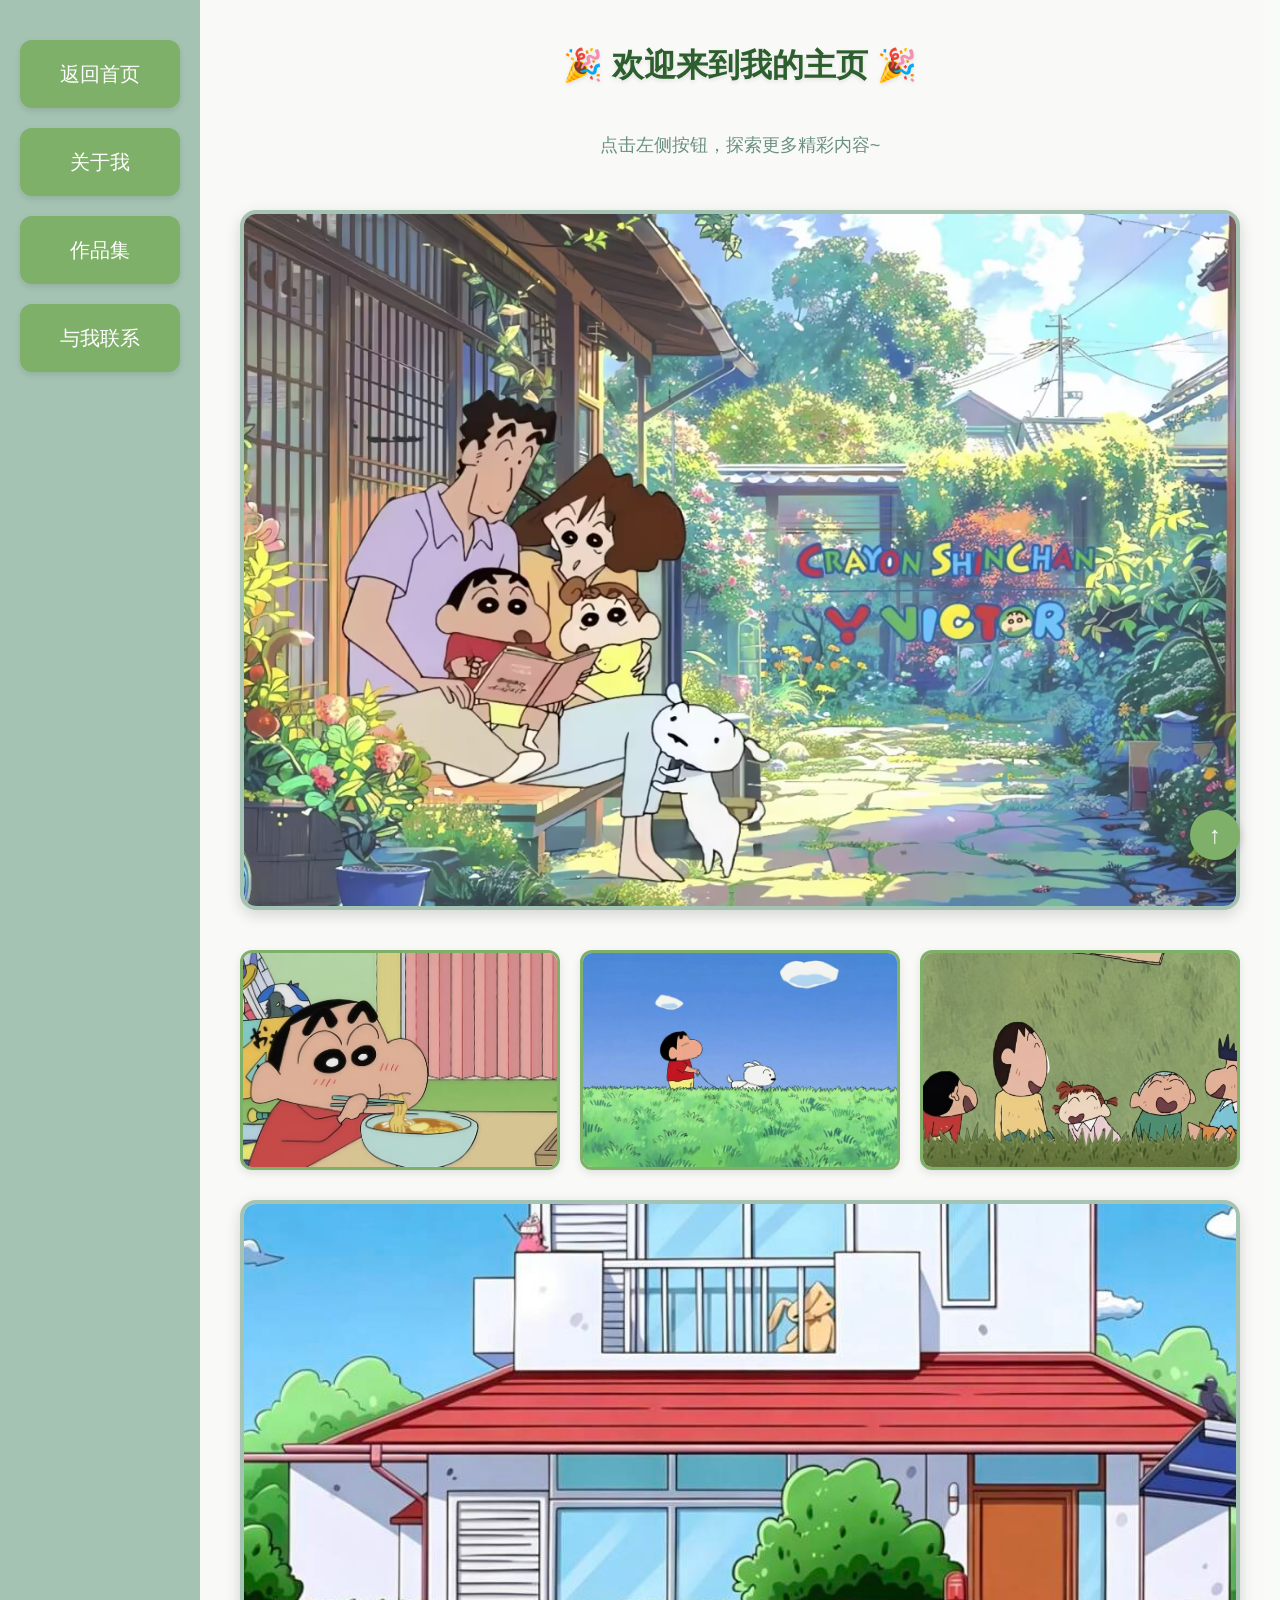
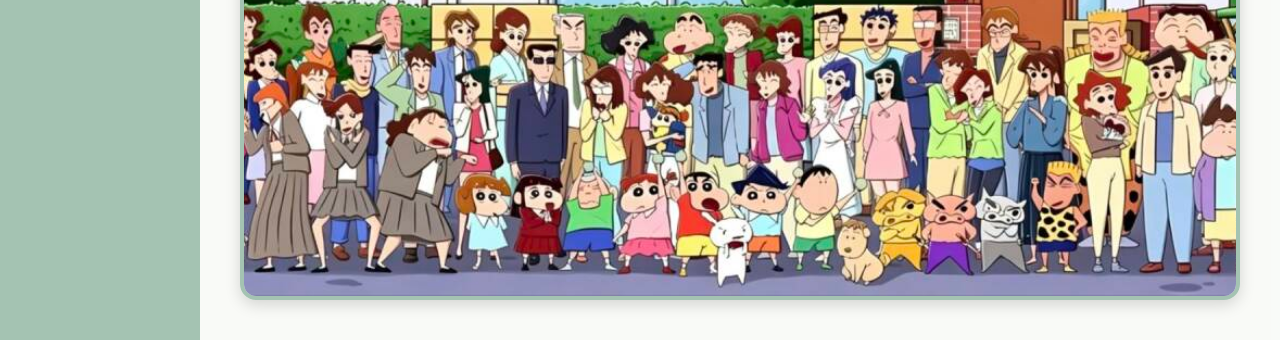
==== index.html @ b1eb04c5 "Add files via upload" ====
<!DOCTYPE html>
<html lang="zh-CN">
<head>
  <meta charset="UTF-8">
  <meta name="viewport" content="width=device-width, initial-scale=1.0">
  <title>主页 - 导航入口</title>
  <link rel="stylesheet" href="style.css">
  <style>
    .content {
      padding: 40px;
      display: flex;
      flex-direction: column;
      gap: 30px;
      background: rgba(249, 251, 248, 0.8);
    }

    /* 欢迎标题样式 */
    .welcome-title {
      text-align: center;
      color: #2c5f2d;
      font-size: 32px;
      font-weight: bold;
      margin-bottom: 10px;
      text-shadow: 0 2px 4px rgba(0,0,0,0.1);
    }

    .welcome-desc {
      text-align: center;
      color: #6b9080;
      font-size: 18px;
      margin-bottom: 20px;
    }

    /* 蜡笔小新全家合照 */
    .xiaoxin-family {
      width: 100%;
      height: 700px;
      object-fit: cover;
      border-radius: 16px;
      box-shadow: 0 5px 15px rgba(0,0,0,0.15);
      border: 4px solid #a4c3b2;
    }

    /* 小新图片网格布局 */
    .xiaoxin-grid {
      display: grid;
      grid-template-columns: repeat(3, 1fr);
      gap: 20px;
      margin-top: 10px;
    }

    .xiaoxin-item {
      height: 220px;
      border-radius: 12px;
      overflow: hidden;
      box-shadow: 0 3px 8px rgba(0,0,0,0.1);
      border: 3px solid #7fb069;
      transition: transform 0.3s ease;
    }

    .xiaoxin-item:hover {
      transform: scale(1.05);
    }

    .xiaoxin-item img {
      width: 100%;
      height: 100%;
      object-fit: cover;
    }
  </style>
</head>
<body>
  <main class="main-page">
    <!-- 左侧导航栏 -->
    <nav class="sidebar">
      <a href="error.html">返回首页</a>
      <a href="about.html">关于我</a>
      <a href="portfolio.html">作品集</a>
      <a href="contact.html">与我联系</a>
    </nav>

    <!-- 右侧内容区 - 全新蜡笔小新主题布局 -->
    <div class="content">
      <h2 class="welcome-title">🎉 欢迎来到我的主页 🎉</h2>
      <p class="welcome-desc">点击左侧按钮，探索更多精彩内容~</p>

      <!-- 蜡笔小新全家超大合照 -->
      <img src="images/1b966192bb9f1e5848c43f379063ada2_720.jpg" alt="蜡笔小新全家合照" class="xiaoxin-family">

      <!-- 小新可爱图片 -->
      <div class="xiaoxin-grid">
        <div class="xiaoxin-item">
          <img src="images/0966c38117169d3b474da4424fc8ec02.jpg" alt="蜡笔小新">
        </div>
        <div class="xiaoxin-item">
          <img src="images/bf7acc0fdc5dc8b46708344228e9eff3.jpg" alt="蜡笔小新">
        </div>
        <div class="xiaoxin-item">
          <img src="images/40c3696faae107925f3a531e89eb861b.jpg" alt="蜡笔小新">
        </div>
      </div>

      <!--  超大全家合照 -->
      <img src="images/addfbc9f301ded83140659284477dd78.jpg" alt="蜡笔小新全家合照" class="xiaoxin-family">

    </div>
  </main>

  <!-- 返回顶部按钮 -->
  <a href="#" class="back-to-top">↑</a>
</body>
</html>
---- style.css ----
* {
  margin: 0;
  padding: 0;
  box-sizing: border-box;
  font-family: "Microsoft YaHei", sans-serif;
}

body {
  line-height: 1.6;
  color: #333;
  background-color: #f9fbf8;
}

.btn {
  display: inline-block;
  padding: 10px 24px;
  border: 2px solid #6b9080;
  border-radius: 20px;
  background: transparent;
  color: #6b9080;
  font-size: 18px;
  text-decoration: none;
  cursor: pointer;
  transition: all 0.3s ease;
}

.btn:hover {
  background: #6b9080;
  color: #fff;
}

/* 欢迎页样式 */
.cover-page {
  min-height: 100vh;
  background: url('./images/bg.jpg') no-repeat center center;
  background-size: cover;
  display: flex;
  justify-content: center;
  align-items: center;
  position: relative;
}

.cover-card {
  background: rgba(255, 255, 255, 0.7);
  padding: 40px;
  border-radius: 16px;
  text-align: center;
  backdrop-filter: blur(8px);
  width: 400px;
}

.avatar {
  width: 100px;
  height: 100px;
  border-radius: 50%;
  object-fit: cover;
  margin-bottom: 16px;
  border: 3px solid #a4c3b2;
}

.cover-card h1 {
  font-size: 28px;
  color: #2c5f2d;
  margin-bottom: 8px;
}

.cover-card .school {
  color: #588157;
  font-size: 16px;
  margin-bottom: 24px;
}

.cover-card .desc {
  color: #3a5a40;
  margin-bottom: 32px;
  font-size: 15px;
}

/* 内容主页样式 */
.main-page {
  display: grid;
  grid-template-columns: 200px 1fr; 
  min-height: 100vh;
}

/* 左侧导航栏 */
.sidebar {
  background-color: #a4c3b2; 
  padding: 40px 20px;
  display: flex;
  flex-direction: column;
  gap: 20px; 
  align-items: center; 
}

/* 导航按钮样式 */
.sidebar a {
  display: block;
  width: 160px; 
  padding: 18px 20px; 
  background-color: #7fb069; 
  color: #fff; 
  text-decoration: none;
  border-radius: 12px; 
  text-align: center;
  font-size: 20px; 
  font-weight: 500;
  box-shadow: 0 3px 6px rgba(0,0,0,0.1); 
  transition: all 0.3s ease; /*  */
}

/* hover 动效（鼠标悬浮变化） */
.sidebar a:hover {
  background-color: #6b9080; 
  transform: translateY(-2px); 
  box-shadow: 0 5px 10px rgba(0,0,0,0.15);
}

/* 右侧内容区 */
.content {
  padding: 40px;
  display: flex;
  flex-direction: column;
  gap: 48px;
}

/* 回到顶部按钮 */
.back-to-top {
  position: fixed;
  bottom: 40px;
  right: 40px;
  width: 50px;
  height: 50px;
  border-radius: 50%;
  background: #7fb069;
  color: #fff;
  display: flex;
  justify-content: center;
  align-items: center;
  text-decoration: none;
  font-size: 24px;
  box-shadow: 0 2px 8px rgba(0,0,0,0.2);
}

/* 独立页面通用样式 */
.page-container {
  min-height: 100vh;
  background-color: #f9fbf8;
  padding: 40px;
}

.page-title {
  color: #2c5f2d;
  font-size: 32px;
  text-align: center;
  margin-bottom: 40px;
}

.page-content {
  max-width: 800px;
  margin: 0 auto;
  background: #fff;
  padding: 30px;
  border-radius: 12px;
  box-shadow: 0 2px 10px rgba(0,0,0,0.1);
  color: #3a5a40;
  font-size: 16px;
  line-height: 1.8;
}

/* 作品集卡片样式 */
.portfolio-grid {
  display: grid;
  grid-template-columns: repeat(auto-fit, minmax(250px, 1fr));
  gap: 24px;
  margin-top: 20px;
}

.portfolio-card {
  background: #fff;
  padding: 20px;
  border-radius: 12px;
  box-shadow: 0 2px 8px rgba(0,0,0,0.1);
  text-align: center;
  transition: transform 0.3s ease;
}

.portfolio-card:hover {
  transform: scale(1.03);
}

.portfolio-card img {
  width: 100%;
  height: 180px;
  object-fit: cover;
  border-radius: 8px;
  margin-bottom: 12px;
}

.portfolio-card h3 {
  color: #6b9080;
  margin-bottom: 8px;
}
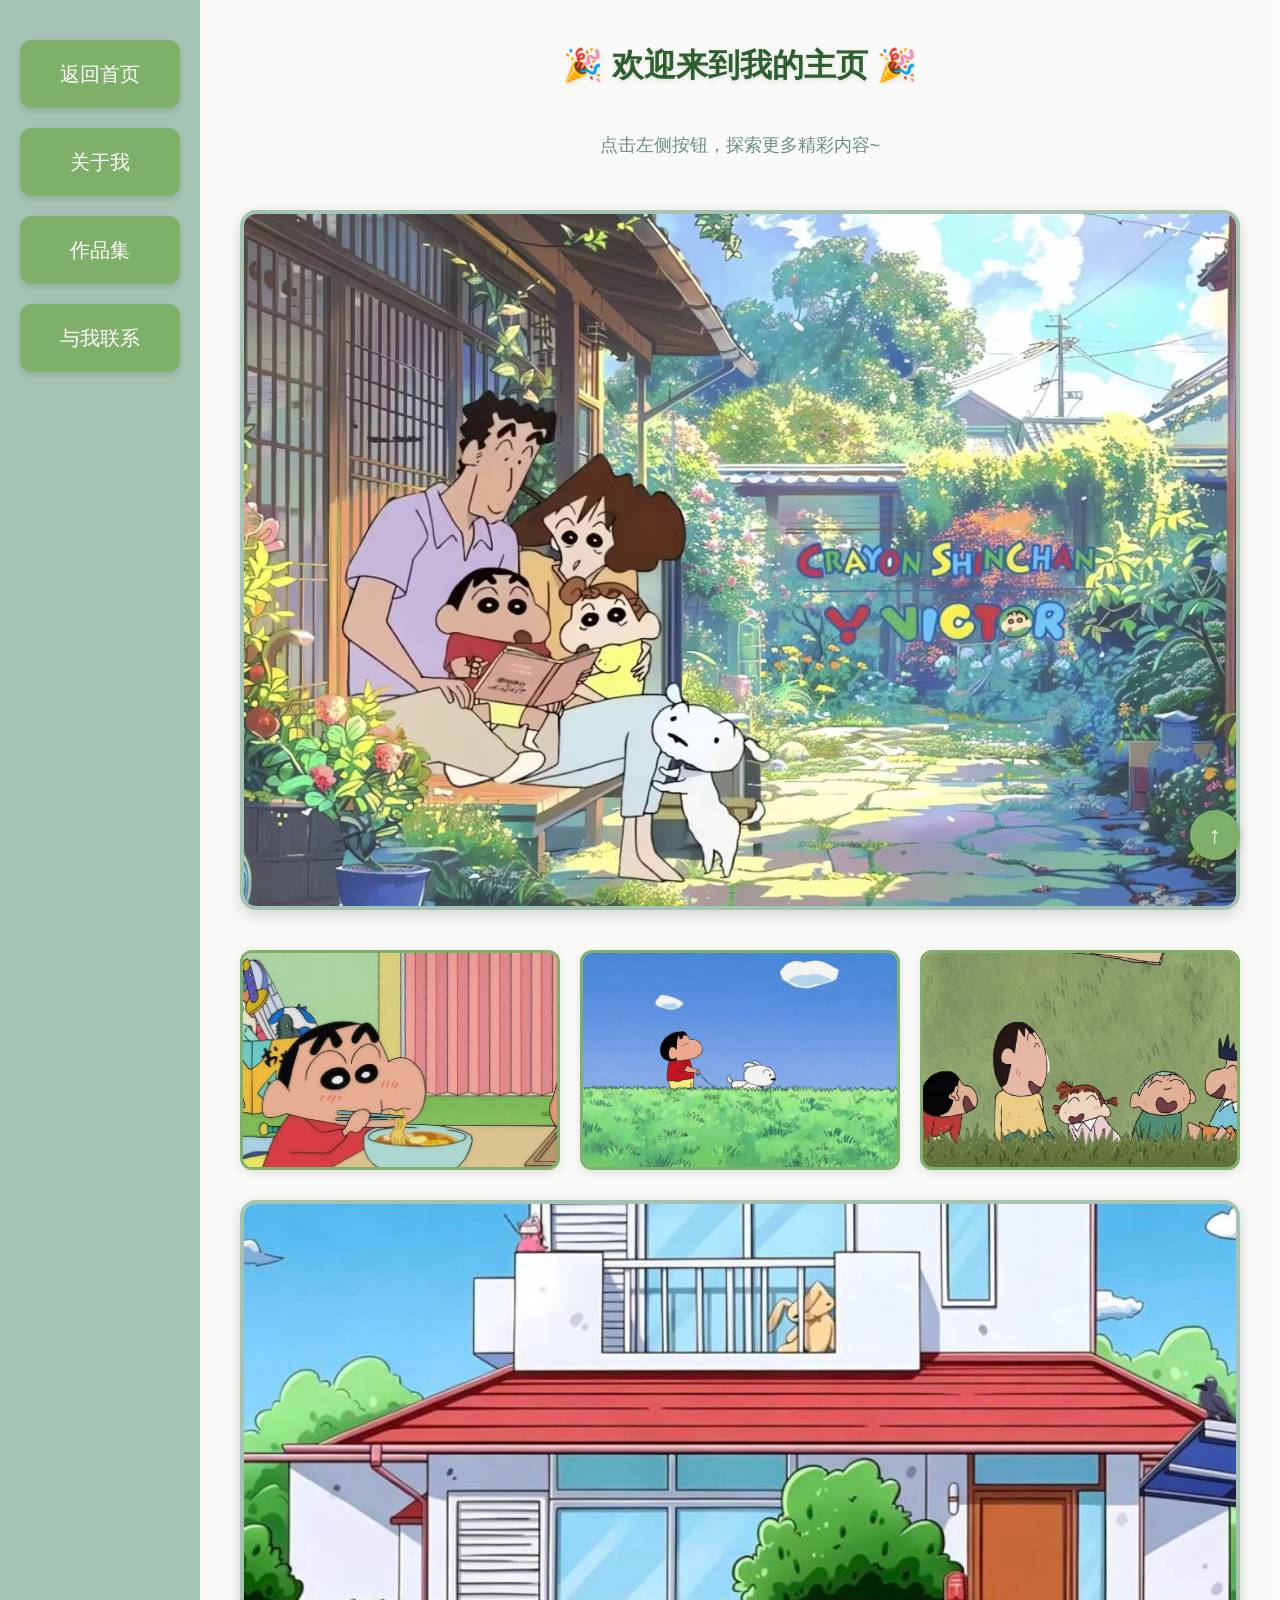
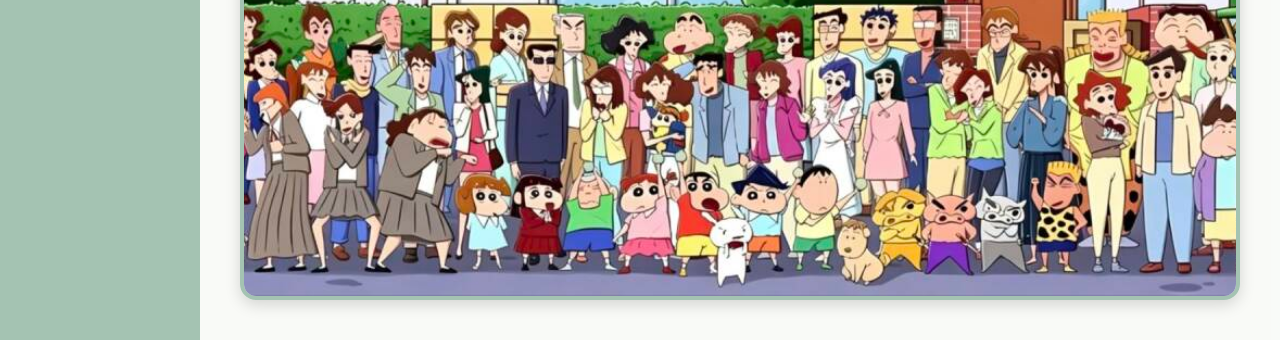
==== commit a506ff5b: "Add files via upload" ====
--- a/index.html
+++ b/index.html
@@ -65,7 +65,7 @@
     .xiaoxin-item img {
       width: 100%;
       height: 100%;
-      object-fit: cover;
+      object-fit: cover
     }
   </style>
 </head>
@@ -90,7 +90,7 @@
       <!-- 小新可爱图片 -->
       <div class="xiaoxin-grid">
         <div class="xiaoxin-item">
-          <img src="images/0966c38117169d3b474da4424fc8ec02.jpg" alt="蜡笔小新">
+          <img src="images/6572ef89a2d7ed58a73fa596a25d93aa.jpg" alt="蜡笔小新">
         </div>
         <div class="xiaoxin-item">
           <img src="images/bf7acc0fdc5dc8b46708344228e9eff3.jpg" alt="蜡笔小新">
--- a/style.css
+++ b/style.css
@@ -33,7 +33,7 @@
 /* 欢迎页样式 */
 .cover-page {
   min-height: 100vh;
-  background: url('./images/bg.jpg') no-repeat center center;
+  background: url('无图片') no-repeat center center;
   background-size: cover;
   display: flex;
   justify-content: center;
@@ -201,4 +201,68 @@
 .portfolio-card h3 {
   color: #6b9080;
   margin-bottom: 8px;
+}
+
+
+@media (max-width: 767px) {
+  /* 页面整体改为上下布局 */
+  .main-page {
+    display: flex !important;
+    flex-direction: column !important;
+  }
+
+  /* 导航置顶，横向排列 */
+  .sidebar {
+    display: flex !important;
+    flex-direction: row !important;
+    flex-wrap: wrap !important;
+    justify-content: center !important;
+    padding: 15px 10px !important;
+    gap: 10px !important;
+  }
+
+  .sidebar a {
+    width: auto !important;
+    font-size: 14px !important;
+    padding: 10px 12px !important;
+  }
+
+  /*内容区适配手机边距 */
+  .content {
+    padding: 15px !important;
+  }
+
+  /* 小图改成2列 */
+  .xiaoxin-grid {
+    display: grid !important;
+    grid-template-columns: repeat(2, 1fr) !important;
+    gap: 15px !important;
+  }
+
+  .xiaoxin-item {
+    height: auto !important; /* 强制解除固定高度 */
+    border-radius: 12px !important;
+    border: 3px solid #7fb069 !important;
+    overflow: hidden !important;
+    display: block !important;
+  }
+
+  /* 高度自动跟随图片 */
+  .xiaoxin-item img {
+    width: 100% !important;
+    height: auto !important;
+    object-fit: contain !important;
+    display: block !important;
+  }
+
+  /*  合照 */
+  .xiaoxin-family {
+    width: 100% !important;
+    height: auto !important;
+    object-fit: contain !important;
+    border-radius: 16px !important;
+    border: 4px solid #a4c3b2 !important;
+    margin-top: 20px !important;
+  }
+
 }
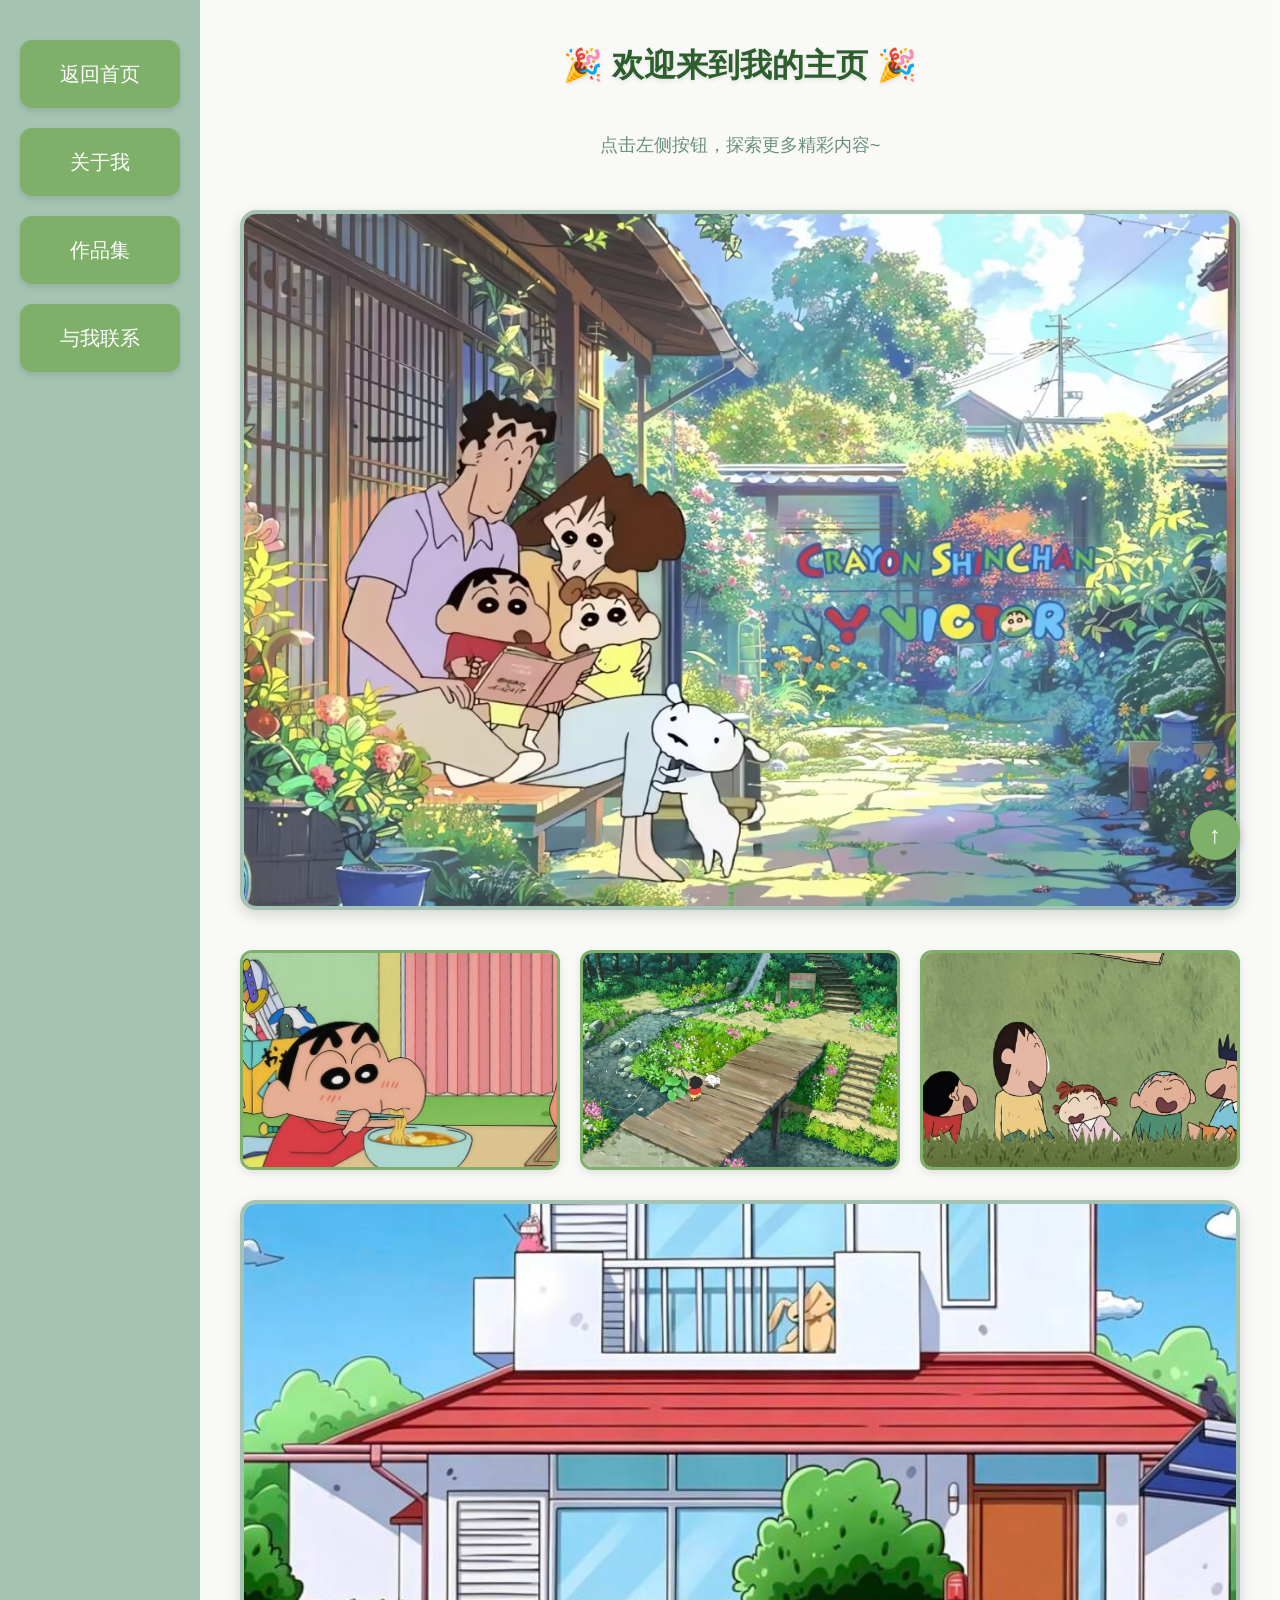
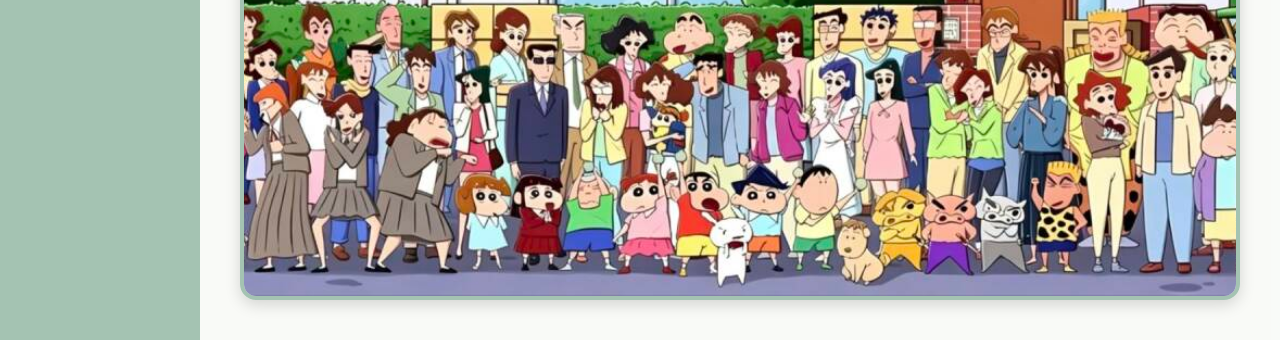
==== commit 175f777f: "Add files via upload" ====
--- a/index.html
+++ b/index.html
@@ -93,7 +93,7 @@
           <img src="images/6572ef89a2d7ed58a73fa596a25d93aa.jpg" alt="蜡笔小新">
         </div>
         <div class="xiaoxin-item">
-          <img src="images/bf7acc0fdc5dc8b46708344228e9eff3.jpg" alt="蜡笔小新">
+          <img src="images/526f93abbfb1bf85d6e0342b20a23f2a.jpg" alt="蜡笔小新">
         </div>
         <div class="xiaoxin-item">
           <img src="images/40c3696faae107925f3a531e89eb861b.jpg" alt="蜡笔小新">
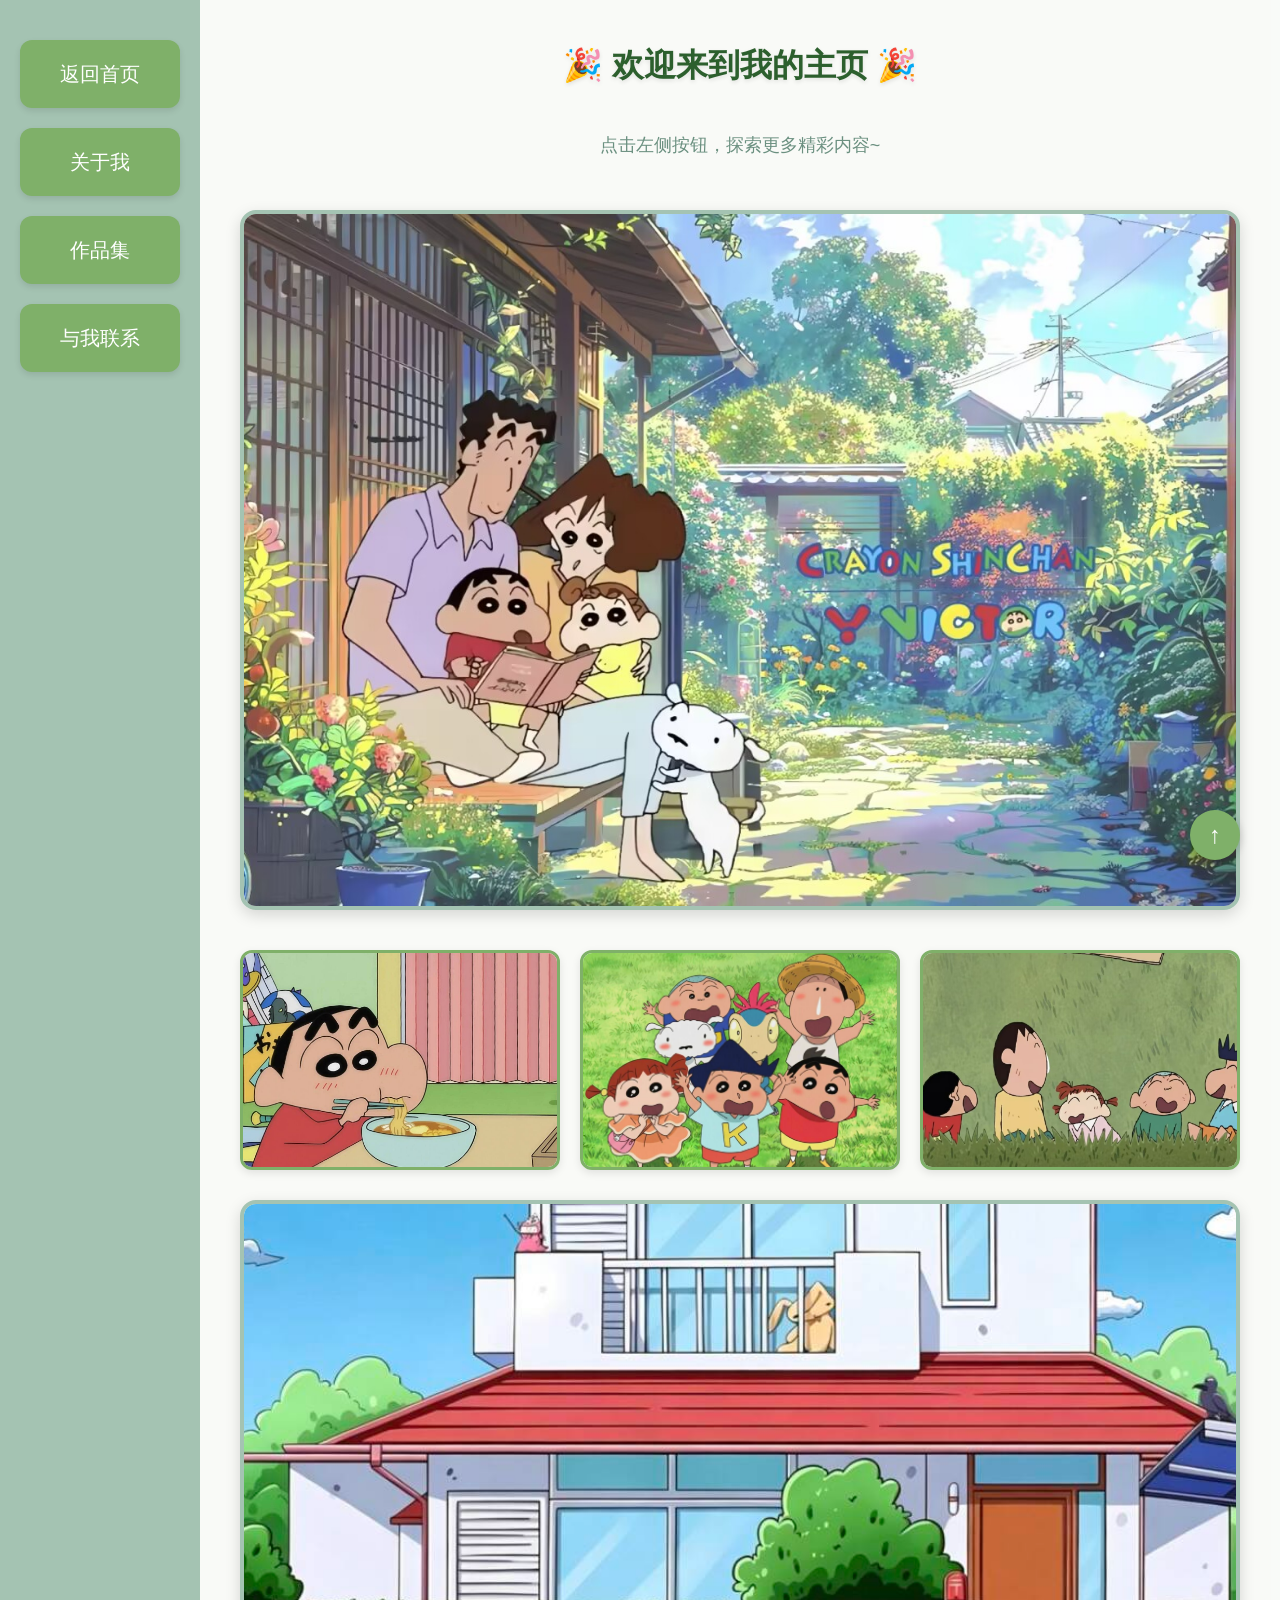
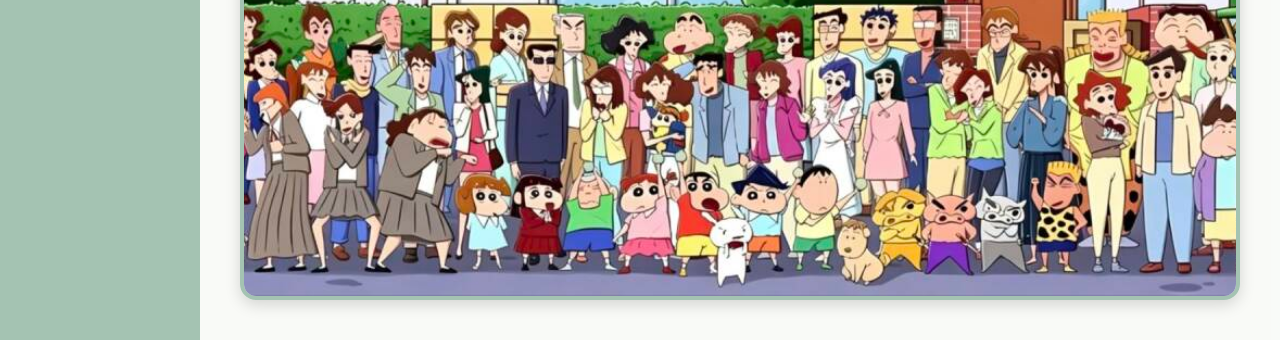
==== commit cf5510e1: "Add files via upload" ====
--- a/index.html
+++ b/index.html
@@ -93,7 +93,7 @@
           <img src="images/6572ef89a2d7ed58a73fa596a25d93aa.jpg" alt="蜡笔小新">
         </div>
         <div class="xiaoxin-item">
-          <img src="images/526f93abbfb1bf85d6e0342b20a23f2a.jpg" alt="蜡笔小新">
+          <img src="images/3f8d0cc7f3427ed550968be58081e8a0.jpg" alt="蜡笔小新">
         </div>
         <div class="xiaoxin-item">
           <img src="images/40c3696faae107925f3a531e89eb861b.jpg" alt="蜡笔小新">
--- a/style.css
+++ b/style.css
@@ -238,22 +238,29 @@
     grid-template-columns: repeat(2, 1fr) !important;
     gap: 15px !important;
   }
-
-  .xiaoxin-item {
-    height: auto !important; /* 强制解除固定高度 */
-    border-radius: 12px !important;
-    border: 3px solid #7fb069 !important;
-    overflow: hidden !important;
-    display: block !important;
-  }
-
-  /* 高度自动跟随图片 */
-  .xiaoxin-item img {
-    width: 100% !important;
-    height: auto !important;
-    object-fit: contain !important;
-    display: block !important;
-  }
+  .xiaoxin-grid {
+    display: grid;
+    grid-template-columns: repeat(2, 1fr);
+    gap: 15px;
+    padding: 10px;
+  }
+
+ .xiaoxin-item {
+    width: 100%;
+    height: auto !important; 
+    overflow: hidden;
+    border-radius: 16px;
+    border: 3px solid #a5d6a7;
+  }
+
+.xiaoxin-item img {
+  width: 100% !important;
+  height: auto !important;
+  display: block !important;       
+  object-fit: contain !important;
+}
+  
+
 
   /*  合照 */
   .xiaoxin-family {
@@ -264,5 +271,4 @@
     border: 4px solid #a4c3b2 !important;
     margin-top: 20px !important;
   }
-
-}+}
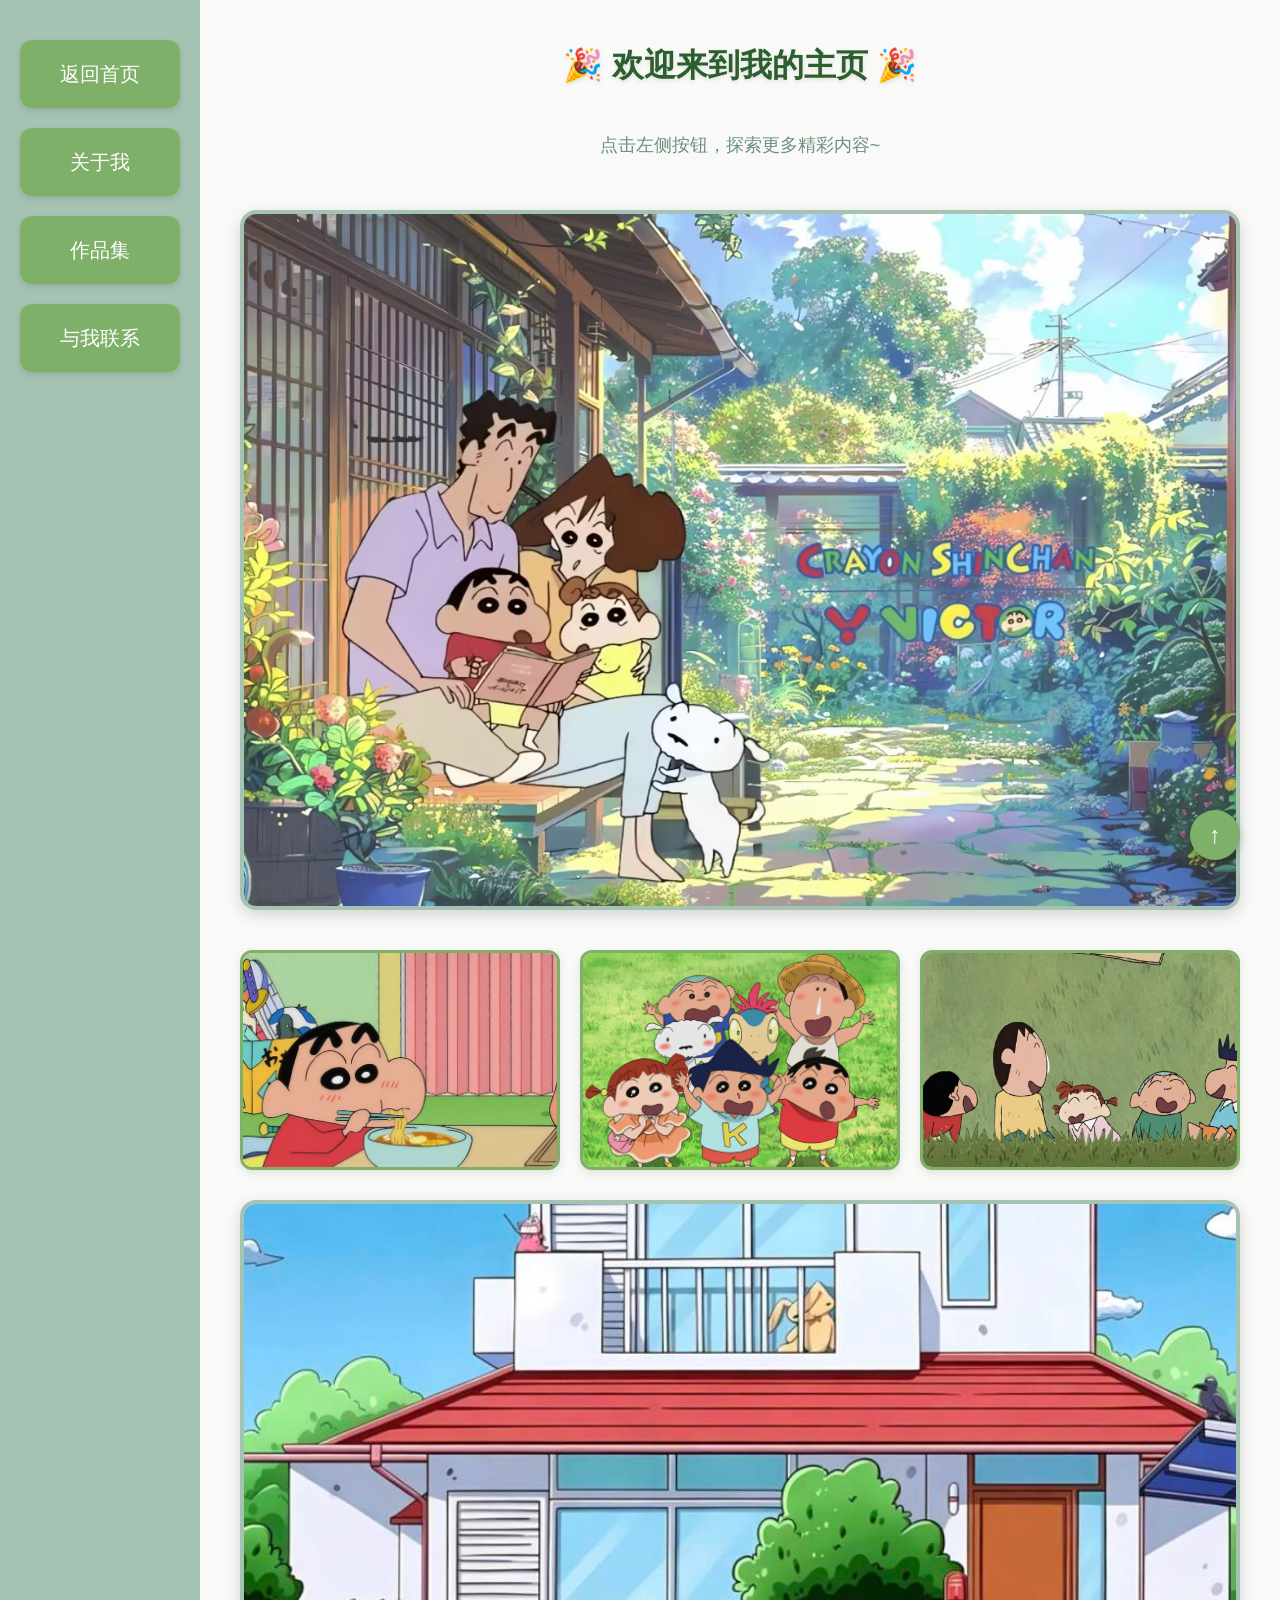
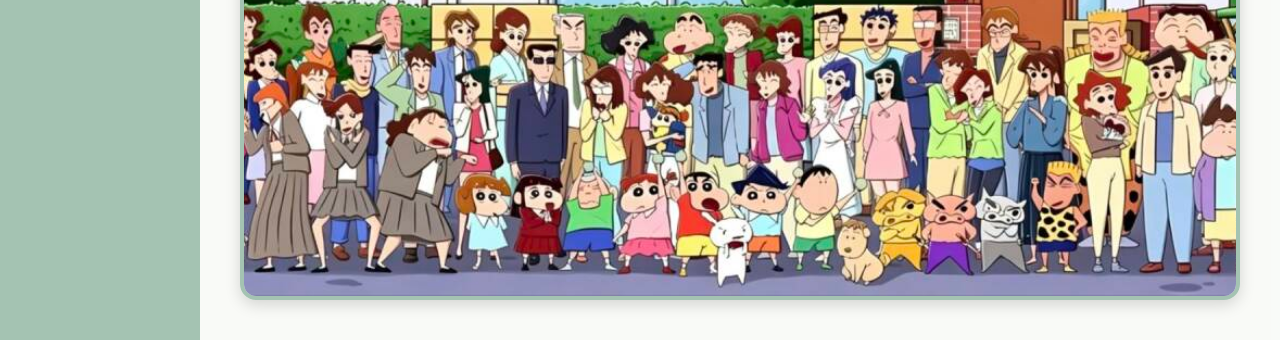
==== commit 06d486ee: "Add files via upload" ====
--- a/index.html
+++ b/index.html
@@ -90,7 +90,7 @@
       <!-- 小新可爱图片 -->
       <div class="xiaoxin-grid">
         <div class="xiaoxin-item">
-          <img src="images/6572ef89a2d7ed58a73fa596a25d93aa.jpg" alt="蜡笔小新">
+          <img src="images/e8563e5b5fefaa3a0ee0cbcd13aee69f_720.jpg" alt="蜡笔小新">
         </div>
         <div class="xiaoxin-item">
           <img src="images/3f8d0cc7f3427ed550968be58081e8a0.jpg" alt="蜡笔小新">
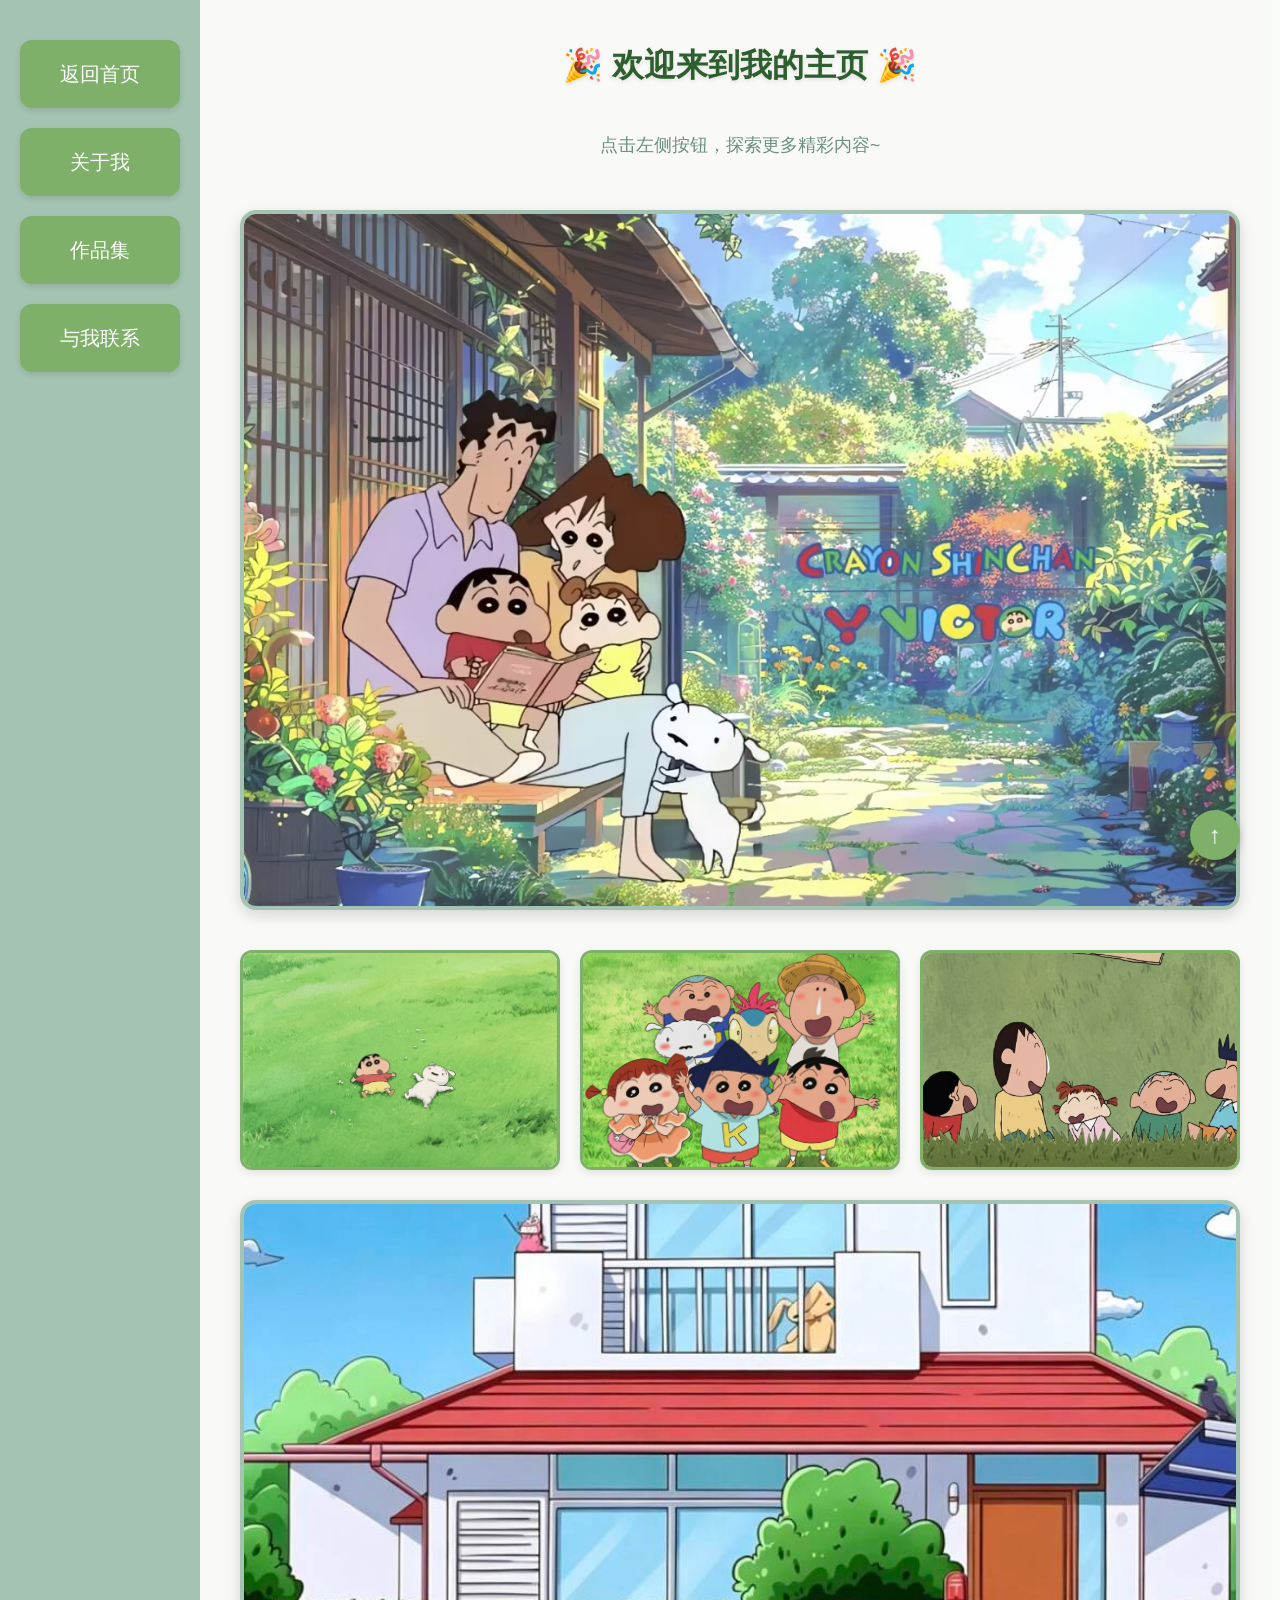
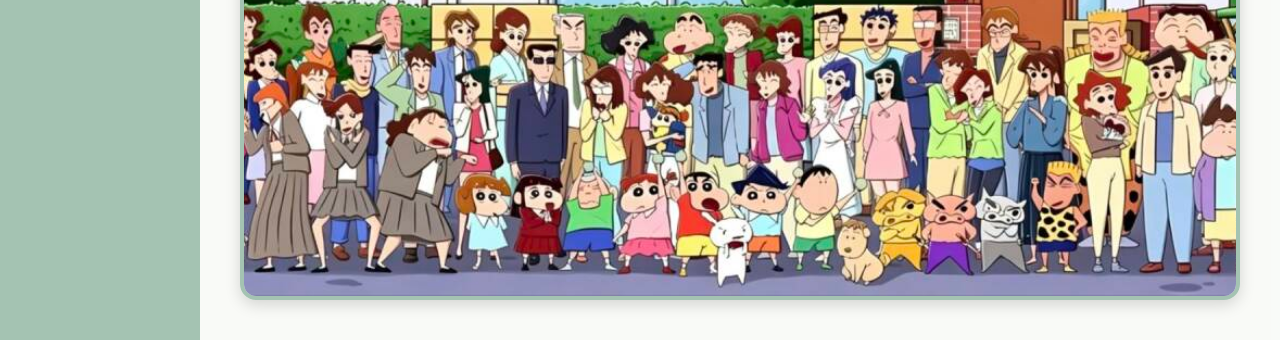
==== commit 190d787c: "Add files via upload" ====
--- a/index.html
+++ b/index.html
@@ -90,7 +90,7 @@
       <!-- 小新可爱图片 -->
       <div class="xiaoxin-grid">
         <div class="xiaoxin-item">
-          <img src="images/e8563e5b5fefaa3a0ee0cbcd13aee69f_720.jpg" alt="蜡笔小新">
+          <img src="images/d80a92308c6e3c10f7a9fa9db92e4990_720.jpg" alt="蜡笔小新">
         </div>
         <div class="xiaoxin-item">
           <img src="images/3f8d0cc7f3427ed550968be58081e8a0.jpg" alt="蜡笔小新">
